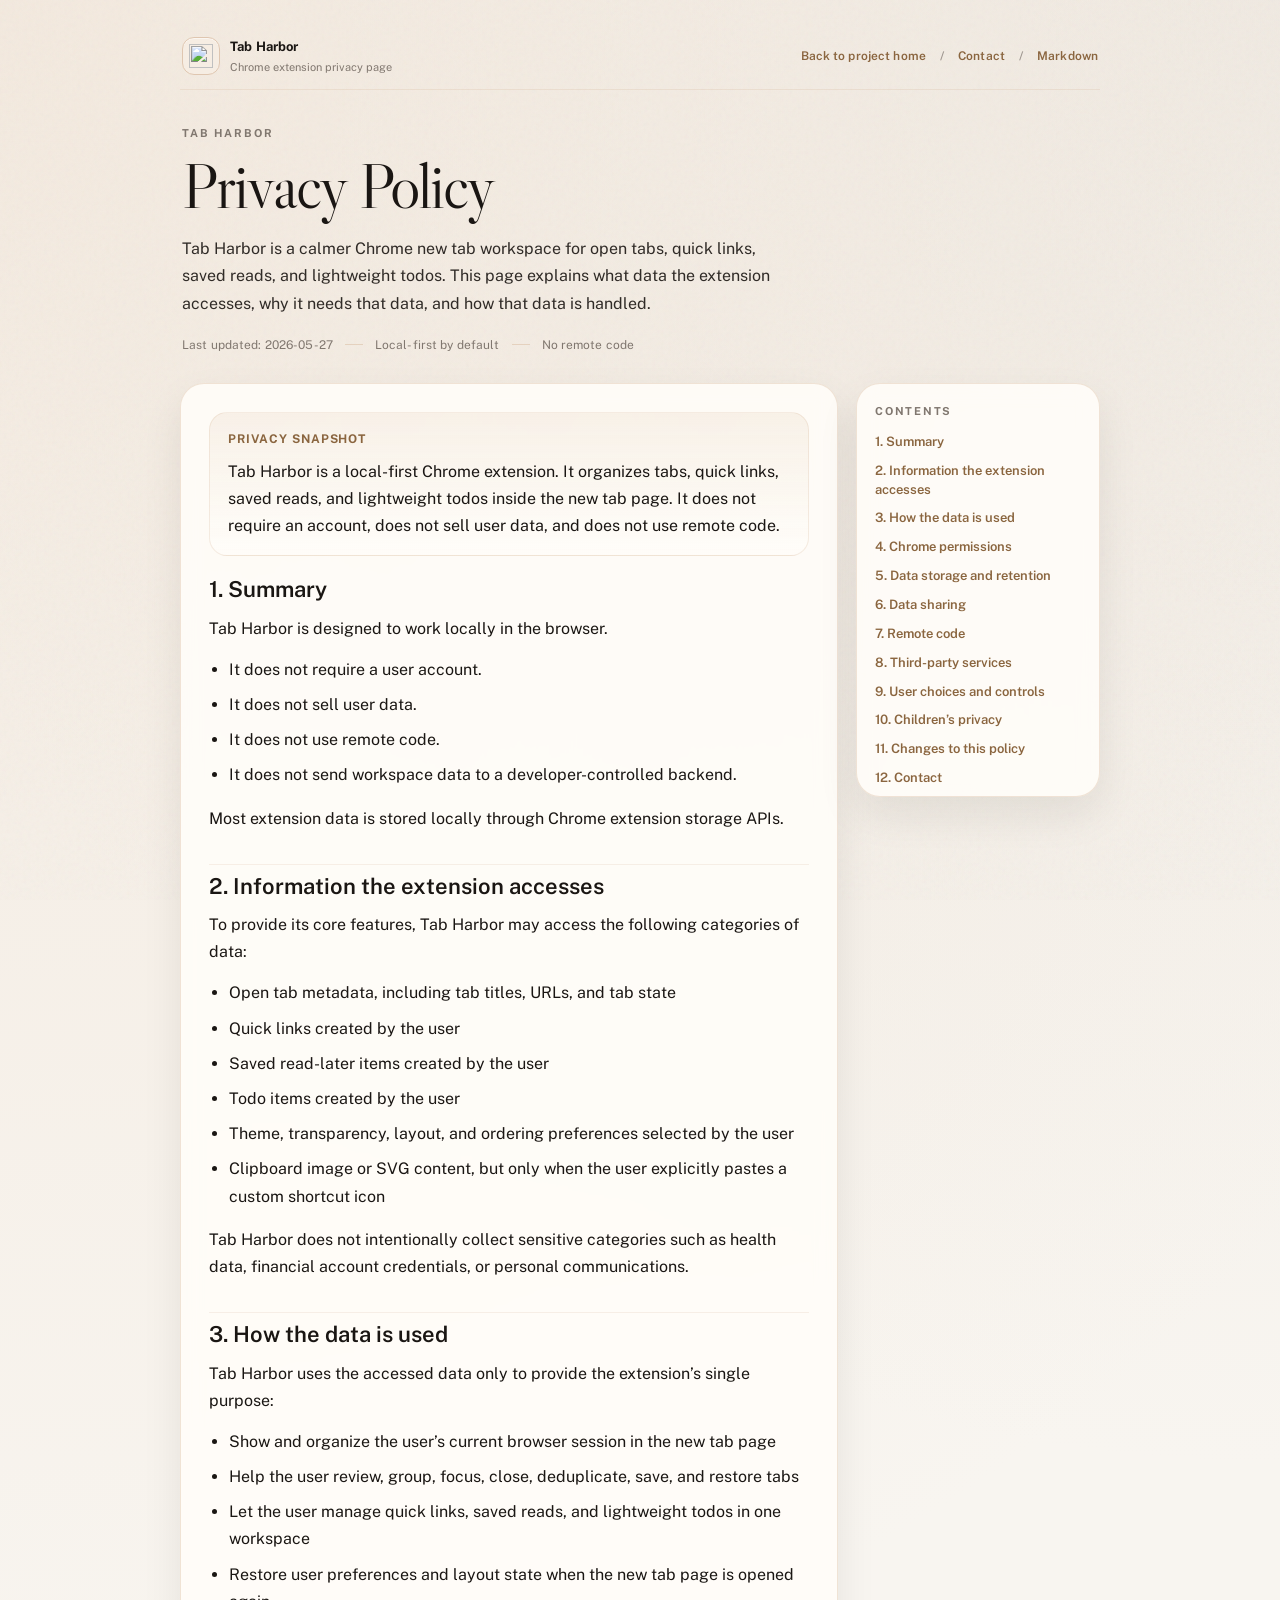
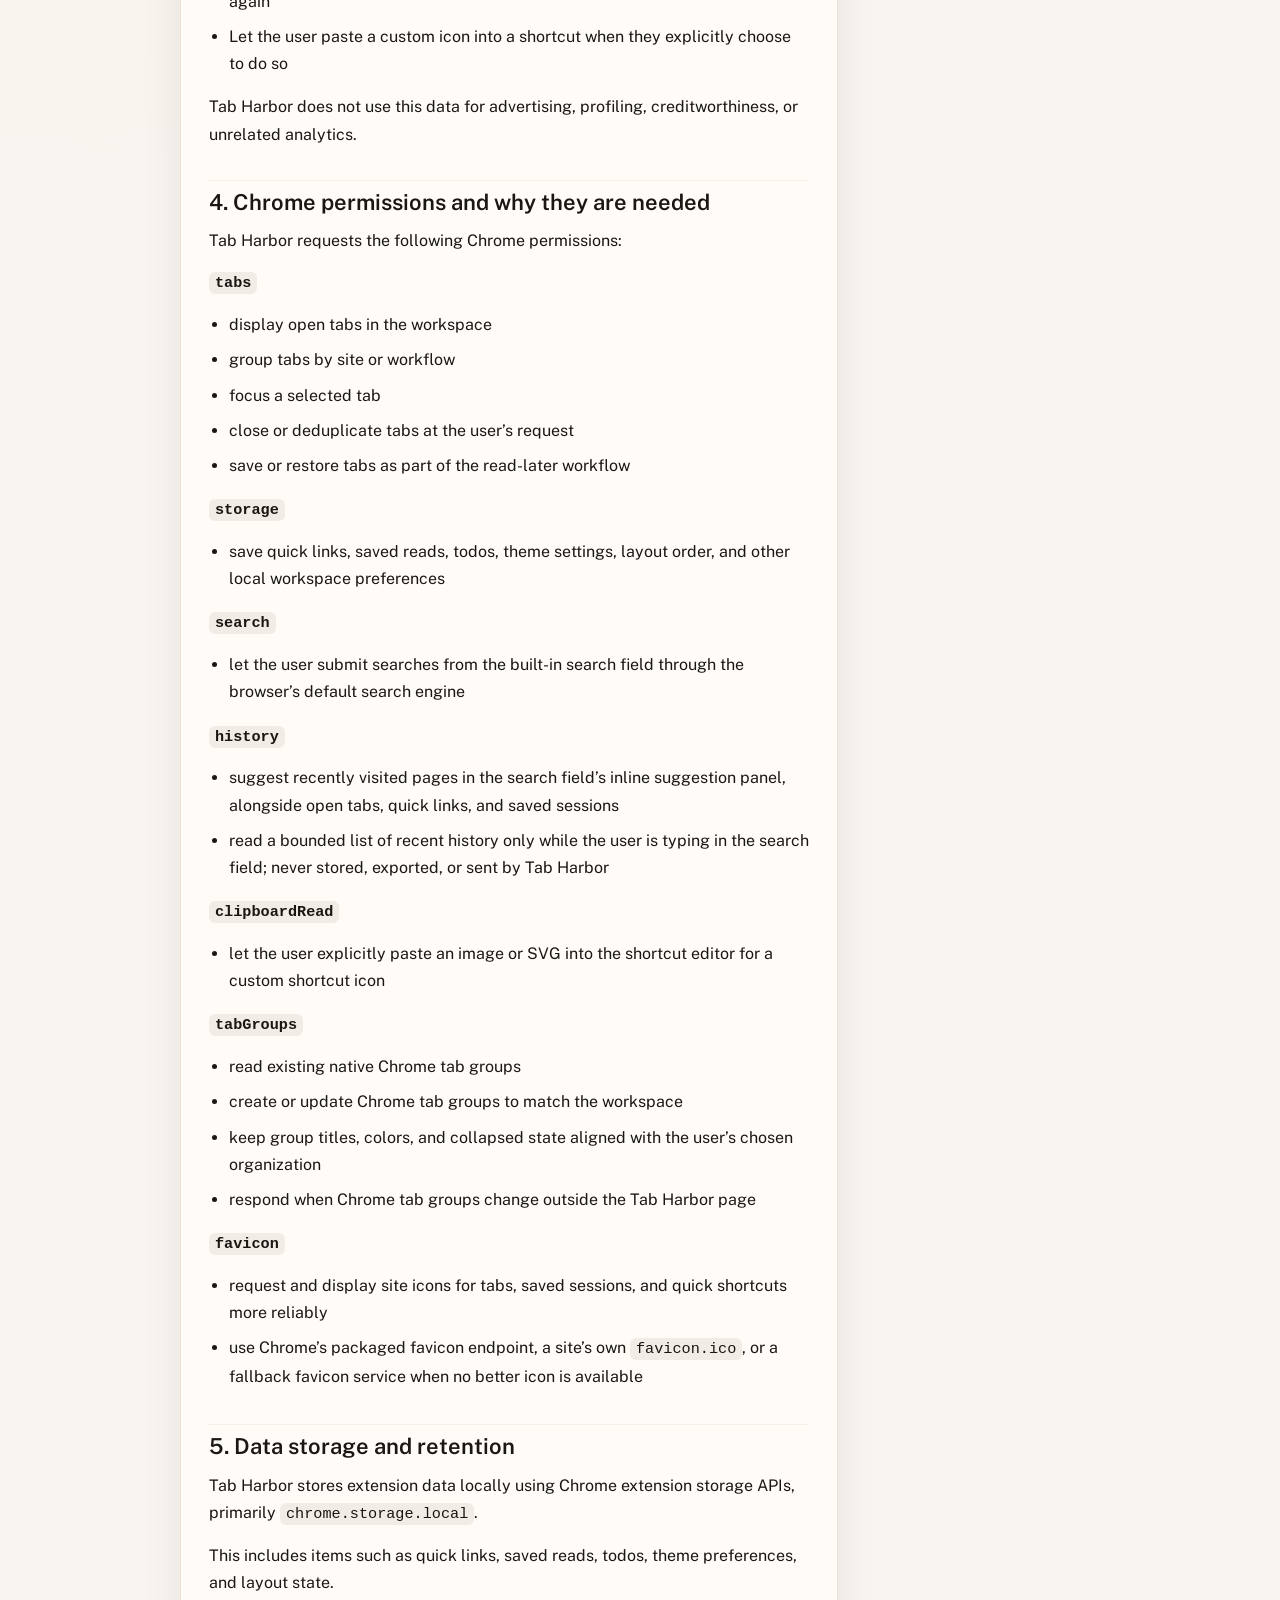
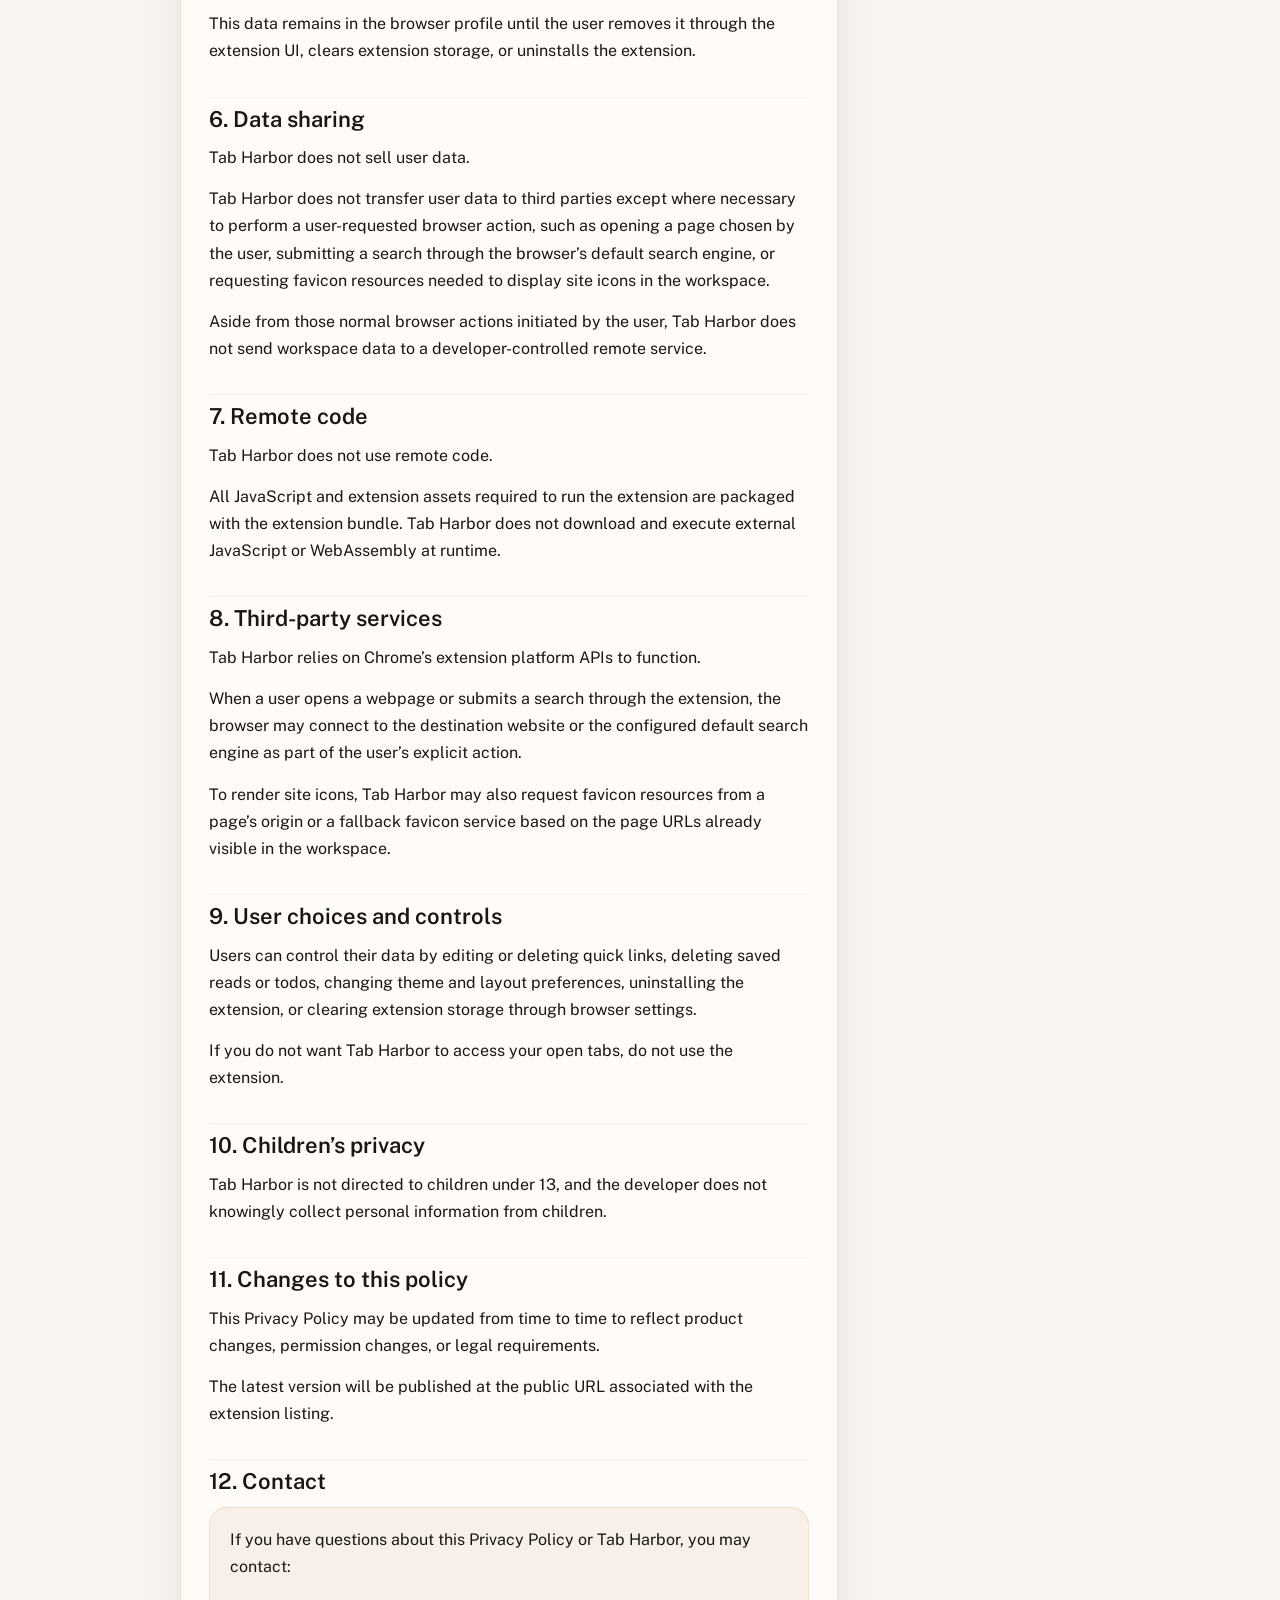
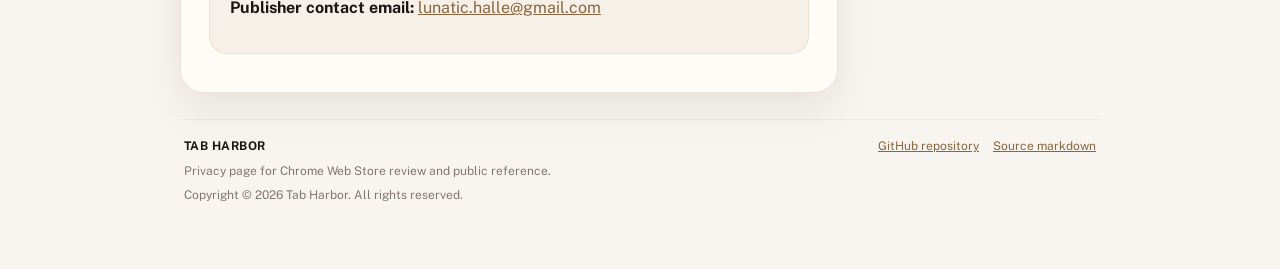
==== privacy.html @ 21c17b18 "feat(search): auto-focus search field with inline suggestions and instant duplicate-tab close Search" ====
<!DOCTYPE html>
<html lang="en">
<head>
  <meta charset="UTF-8">
  <meta name="viewport" content="width=device-width, initial-scale=1.0">
  <title>Tab Harbor Privacy Policy</title>
  <meta name="description" content="Privacy Policy for Tab Harbor, a calmer Chrome new tab workspace for tabs, quick links, saved reads, and lightweight todos.">
  <link rel="preconnect" href="https://fonts.googleapis.com">
  <link rel="preconnect" href="https://fonts.gstatic.com" crossorigin>
  <link href="https://fonts.googleapis.com/css2?family=Libre+Caslon+Display&family=Public+Sans:wght@400;500;600;700&display=swap" rel="stylesheet">
  <style>
    :root {
      --ink: #1a1613;
      --paper: #f8f5f0;
      --card: #fffdf9;
      --warm-gray: #e8e2da;
      --muted: #80776f;
      --accent: #8a653f;
      --accent-soft: #f2e7db;
      --accent-border: #d4b396;
      --shadow: 0 18px 42px rgba(26, 22, 19, 0.08);
      --line: rgba(212, 179, 150, 0.24);
    }

    * {
      box-sizing: border-box;
    }

    body {
      margin: 0;
      font-family: "Public Sans", sans-serif;
      color: var(--ink);
      background:
        radial-gradient(circle at top left, rgba(242, 231, 219, 0.8), transparent 34%),
        radial-gradient(circle at top right, rgba(232, 226, 218, 0.55), transparent 28%),
        var(--paper);
      line-height: 1.7;
    }

    body::before {
      content: "";
      position: fixed;
      inset: 0;
      pointer-events: none;
      opacity: 0.04;
      background-image: url("data:image/svg+xml,%3Csvg viewBox='0 0 256 256' xmlns='http://www.w3.org/2000/svg'%3E%3Cfilter id='noise'%3E%3CfeTurbulence type='fractalNoise' baseFrequency='0.85' numOctaves='4' stitchTiles='stitch'/%3E%3C/filter%3E%3Crect width='100%25' height='100%25' filter='url(%23noise)'/%3E%3C/svg%3E");
    }

    .page {
      width: min(920px, calc(100vw - 32px));
      margin: 0 auto;
      padding: 36px 0 72px;
      position: relative;
      z-index: 1;
    }

    .topbar {
      display: flex;
      align-items: center;
      justify-content: space-between;
      gap: 16px;
      margin-bottom: 28px;
      padding: 0 2px 12px;
      border-bottom: 1px solid var(--line);
    }

    .brandmark {
      display: inline-flex;
      align-items: center;
      gap: 10px;
      min-width: 0;
      color: var(--ink);
      text-decoration: none;
    }

    .brandmark-badge {
      width: 38px;
      height: 38px;
      border-radius: 12px;
      background: color-mix(in srgb, var(--accent-soft) 72%, var(--card) 28%);
      border: 1px solid color-mix(in srgb, var(--accent-border) 74%, var(--card) 26%);
      display: inline-flex;
      align-items: center;
      justify-content: center;
      box-shadow: inset 0 1px 0 rgba(255, 255, 255, 0.5);
      flex-shrink: 0;
      overflow: hidden;
    }

    .brandmark-badge img {
      width: 24px;
      height: 24px;
      display: block;
    }

    .brandmark-text {
      display: flex;
      flex-direction: column;
      min-width: 0;
    }

    .brandmark-title {
      font-size: 13px;
      font-weight: 700;
      letter-spacing: 0.01em;
    }

    .brandmark-meta {
      font-size: 11px;
      color: var(--muted);
    }

    .topbar-links {
      display: flex;
      flex-wrap: wrap;
      gap: 10px 14px;
      justify-content: flex-end;
    }

    .topbar-link {
      display: inline-flex;
      align-items: center;
      color: var(--accent);
      text-decoration: none;
      font-size: 12px;
      font-weight: 600;
      letter-spacing: 0.01em;
    }

    .topbar-link + .topbar-link::before {
      content: "/";
      margin-right: 14px;
      color: color-mix(in srgb, var(--muted) 76%, var(--paper) 24%);
    }

    .hero {
      padding: 6px 2px 28px;
    }

    .eyebrow {
      margin: 0 0 14px;
      font-size: 11px;
      letter-spacing: 0.18em;
      text-transform: uppercase;
      color: var(--muted);
      font-weight: 700;
    }

    h1 {
      margin: 0;
      font-family: "Libre Caslon Display", serif;
      font-size: clamp(42px, 7vw, 64px);
      line-height: 0.95;
      font-weight: 400;
      letter-spacing: -0.03em;
    }

    .subtitle {
      margin: 18px 0 0;
      max-width: 60ch;
      font-size: 16px;
      color: color-mix(in srgb, var(--ink) 78%, var(--muted) 22%);
    }

    .meta {
      display: flex;
      flex-wrap: wrap;
      gap: 8px 12px;
      margin-top: 18px;
      color: var(--muted);
      font-size: 12px;
      letter-spacing: 0.01em;
    }

    .meta-item {
      display: inline-flex;
      align-items: center;
      gap: 12px;
    }

    .meta-item + .meta-item::before {
      content: "";
      width: 18px;
      height: 1px;
      background: rgba(212, 179, 150, 0.45);
      transform: translateY(-1px);
    }

    .layout {
      display: grid;
      grid-template-columns: minmax(0, 1fr) 244px;
      gap: 18px;
      align-items: start;
    }

    .card {
      background: rgba(255, 253, 249, 0.9);
      border: 1px solid rgba(212, 179, 150, 0.35);
      border-radius: 24px;
      box-shadow: var(--shadow);
      padding: 28px 28px 12px;
      backdrop-filter: blur(10px);
    }

    .toc-card {
      position: sticky;
      top: 18px;
      padding: 18px 18px 8px;
    }

    .toc-title {
      margin: 0 0 12px;
      font-size: 11px;
      letter-spacing: 0.16em;
      text-transform: uppercase;
      color: var(--muted);
      font-weight: 700;
    }

    .toc {
      display: grid;
      gap: 10px;
    }

    .toc a {
      color: var(--accent);
      text-decoration: none;
      font-size: 13px;
      font-weight: 600;
      line-height: 1.45;
    }

    .toc a:hover,
    .toc a:focus-visible {
      text-decoration: underline;
      text-underline-offset: 3px;
    }

    section {
      padding-bottom: 18px;
      margin-bottom: 8px;
      border-bottom: 1px solid rgba(212, 179, 150, 0.18);
    }

    section:last-of-type {
      border-bottom: none;
    }

    h2 {
      margin: 0 0 12px;
      font-size: 22px;
      line-height: 1.2;
      font-weight: 600;
      color: var(--ink);
    }

    .legal-note {
      margin: 0 0 20px;
      padding: 16px 18px;
      border-radius: 18px;
      border: 1px solid rgba(212, 179, 150, 0.24);
      background: linear-gradient(180deg, rgba(242, 231, 219, 0.54), rgba(255, 253, 249, 0.78));
    }

    .legal-note-title {
      margin: 0 0 8px;
      font-size: 12px;
      font-weight: 700;
      letter-spacing: 0.08em;
      text-transform: uppercase;
      color: var(--accent);
    }

    .legal-note p:last-child {
      margin-bottom: 0;
    }

    p {
      margin: 0 0 14px;
    }

    ul {
      margin: 0 0 16px;
      padding-left: 20px;
    }

    li {
      margin-bottom: 8px;
    }

    code {
      font-family: ui-monospace, SFMono-Regular, Menlo, monospace;
      font-size: 0.95em;
      background: rgba(232, 226, 218, 0.6);
      padding: 2px 6px;
      border-radius: 6px;
    }

    .contact {
      margin-top: 10px;
      padding: 18px 20px;
      border-radius: 18px;
      background: color-mix(in srgb, var(--accent-soft) 58%, var(--card) 42%);
      border: 1px solid rgba(212, 179, 150, 0.28);
    }

    .footer {
      display: grid;
      grid-template-columns: minmax(0, 1fr) auto;
      gap: 14px 20px;
      margin-top: 26px;
      padding: 16px 4px 0;
      border-top: 1px solid rgba(212, 179, 150, 0.2);
      color: var(--muted);
      font-size: 12px;
    }

    .footer-brand {
      display: flex;
      flex-direction: column;
      gap: 4px;
      min-width: 0;
    }

    .footer-title {
      color: var(--ink);
      font-size: 12px;
      font-weight: 700;
      letter-spacing: 0.04em;
      text-transform: uppercase;
    }

    .footer-links {
      display: flex;
      flex-wrap: wrap;
      gap: 10px 14px;
      justify-content: flex-end;
    }

    a {
      color: var(--accent);
    }

    a:hover,
    a:focus-visible {
      text-underline-offset: 3px;
    }

    @media (max-width: 900px) {
      .layout {
        grid-template-columns: 1fr;
      }

      .toc-card {
        position: static;
        order: -1;
      }

      .toc {
        grid-template-columns: repeat(auto-fit, minmax(220px, 1fr));
        gap: 10px 16px;
      }
    }

    @media (max-width: 720px) {
      .page {
        width: min(100vw - 24px, 920px);
        padding: 22px 0 42px;
      }

      .card {
        padding: 22px 20px 8px;
        border-radius: 20px;
      }

      .subtitle {
        font-size: 15px;
      }

      .topbar {
        padding-bottom: 12px;
        align-items: flex-start;
        flex-direction: column;
      }

      .topbar-links {
        justify-content: flex-start;
      }

      .footer {
        grid-template-columns: 1fr;
      }

      .footer-links {
        justify-content: flex-start;
      }
    }
  </style>
</head>
<body>
  <main class="page">
    <div class="topbar">
      <a class="brandmark" href="https://github.com/V-IOLE-T/tab-harbor" target="_blank" rel="noreferrer">
        <span class="brandmark-badge" aria-hidden="true">
          <img src="extension/icons/icon128.png" alt="">
        </span>
        <span class="brandmark-text">
          <span class="brandmark-title">Tab Harbor</span>
          <span class="brandmark-meta">Chrome extension privacy page</span>
        </span>
      </a>
      <div class="topbar-links">
        <a class="topbar-link" href="https://github.com/V-IOLE-T/tab-harbor" target="_blank" rel="noreferrer">Back to project home</a>
        <a class="topbar-link" href="#contact">Contact</a>
        <a class="topbar-link" href="https://github.com/V-IOLE-T/tab-harbor/blob/main/PRIVACY.md" target="_blank" rel="noreferrer">Markdown</a>
      </div>
    </div>

    <header class="hero">
      <p class="eyebrow">Tab Harbor</p>
      <h1>Privacy Policy</h1>
      <p class="subtitle">
        Tab Harbor is a calmer Chrome new tab workspace for open tabs, quick links, saved reads, and lightweight todos.
        This page explains what data the extension accesses, why it needs that data, and how that data is handled.
      </p>
      <div class="meta" aria-label="Policy metadata">
        <span class="meta-item">Last updated: 2026-05-27</span>
        <span class="meta-item">Local-first by default</span>
        <span class="meta-item">No remote code</span>
      </div>
    </header>

    <div class="layout">
      <article class="card">
        <div class="legal-note">
          <p class="legal-note-title">Privacy Snapshot</p>
          <p>Tab Harbor is a local-first Chrome extension. It organizes tabs, quick links, saved reads, and lightweight todos inside the new tab page. It does not require an account, does not sell user data, and does not use remote code.</p>
        </div>

        <section id="summary">
          <h2>1. Summary</h2>
          <p>Tab Harbor is designed to work locally in the browser.</p>
          <ul>
            <li>It does not require a user account.</li>
            <li>It does not sell user data.</li>
            <li>It does not use remote code.</li>
            <li>It does not send workspace data to a developer-controlled backend.</li>
          </ul>
          <p>Most extension data is stored locally through Chrome extension storage APIs.</p>
        </section>

        <section id="data-accessed">
          <h2>2. Information the extension accesses</h2>
          <p>To provide its core features, Tab Harbor may access the following categories of data:</p>
          <ul>
            <li>Open tab metadata, including tab titles, URLs, and tab state</li>
            <li>Quick links created by the user</li>
            <li>Saved read-later items created by the user</li>
            <li>Todo items created by the user</li>
            <li>Theme, transparency, layout, and ordering preferences selected by the user</li>
            <li>Clipboard image or SVG content, but only when the user explicitly pastes a custom shortcut icon</li>
          </ul>
          <p>Tab Harbor does not intentionally collect sensitive categories such as health data, financial account credentials, or personal communications.</p>
        </section>

        <section id="data-use">
          <h2>3. How the data is used</h2>
          <p>Tab Harbor uses the accessed data only to provide the extension’s single purpose:</p>
          <ul>
            <li>Show and organize the user’s current browser session in the new tab page</li>
            <li>Help the user review, group, focus, close, deduplicate, save, and restore tabs</li>
            <li>Let the user manage quick links, saved reads, and lightweight todos in one workspace</li>
            <li>Restore user preferences and layout state when the new tab page is opened again</li>
            <li>Let the user paste a custom icon into a shortcut when they explicitly choose to do so</li>
          </ul>
          <p>Tab Harbor does not use this data for advertising, profiling, creditworthiness, or unrelated analytics.</p>
        </section>

        <section id="permissions">
          <h2>4. Chrome permissions and why they are needed</h2>
          <p>Tab Harbor requests the following Chrome permissions:</p>
          <p><strong><code>tabs</code></strong></p>
          <ul>
            <li>display open tabs in the workspace</li>
            <li>group tabs by site or workflow</li>
            <li>focus a selected tab</li>
            <li>close or deduplicate tabs at the user’s request</li>
            <li>save or restore tabs as part of the read-later workflow</li>
          </ul>
          <p><strong><code>storage</code></strong></p>
          <ul>
            <li>save quick links, saved reads, todos, theme settings, layout order, and other local workspace preferences</li>
          </ul>
          <p><strong><code>search</code></strong></p>
          <ul>
            <li>let the user submit searches from the built-in search field through the browser’s default search engine</li>
          </ul>
          <p><strong><code>history</code></strong></p>
          <ul>
            <li>suggest recently visited pages in the search field’s inline suggestion panel, alongside open tabs, quick links, and saved sessions</li>
            <li>read a bounded list of recent history only while the user is typing in the search field; never stored, exported, or sent by Tab Harbor</li>
          </ul>
          <p><strong><code>clipboardRead</code></strong></p>
          <ul>
            <li>let the user explicitly paste an image or SVG into the shortcut editor for a custom shortcut icon</li>
          </ul>
          <p><strong><code>tabGroups</code></strong></p>
          <ul>
            <li>read existing native Chrome tab groups</li>
            <li>create or update Chrome tab groups to match the workspace</li>
            <li>keep group titles, colors, and collapsed state aligned with the user’s chosen organization</li>
            <li>respond when Chrome tab groups change outside the Tab Harbor page</li>
          </ul>
          <p><strong><code>favicon</code></strong></p>
          <ul>
            <li>request and display site icons for tabs, saved sessions, and quick shortcuts more reliably</li>
            <li>use Chrome’s packaged favicon endpoint, a site’s own <code>favicon.ico</code>, or a fallback favicon service when no better icon is available</li>
          </ul>
        </section>

        <section id="storage">
          <h2>5. Data storage and retention</h2>
          <p>Tab Harbor stores extension data locally using Chrome extension storage APIs, primarily <code>chrome.storage.local</code>.</p>
          <p>This includes items such as quick links, saved reads, todos, theme preferences, and layout state.</p>
          <p>This data remains in the browser profile until the user removes it through the extension UI, clears extension storage, or uninstalls the extension.</p>
        </section>

        <section id="sharing">
          <h2>6. Data sharing</h2>
          <p>Tab Harbor does not sell user data.</p>
          <p>Tab Harbor does not transfer user data to third parties except where necessary to perform a user-requested browser action, such as opening a page chosen by the user, submitting a search through the browser’s default search engine, or requesting favicon resources needed to display site icons in the workspace.</p>
          <p>Aside from those normal browser actions initiated by the user, Tab Harbor does not send workspace data to a developer-controlled remote service.</p>
        </section>

        <section id="remote-code">
          <h2>7. Remote code</h2>
          <p>Tab Harbor does not use remote code.</p>
          <p>All JavaScript and extension assets required to run the extension are packaged with the extension bundle. Tab Harbor does not download and execute external JavaScript or WebAssembly at runtime.</p>
        </section>

        <section id="third-party">
          <h2>8. Third-party services</h2>
          <p>Tab Harbor relies on Chrome’s extension platform APIs to function.</p>
          <p>When a user opens a webpage or submits a search through the extension, the browser may connect to the destination website or the configured default search engine as part of the user’s explicit action.</p>
          <p>To render site icons, Tab Harbor may also request favicon resources from a page’s origin or a fallback favicon service based on the page URLs already visible in the workspace.</p>
        </section>

        <section id="choices">
          <h2>9. User choices and controls</h2>
          <p>Users can control their data by editing or deleting quick links, deleting saved reads or todos, changing theme and layout preferences, uninstalling the extension, or clearing extension storage through browser settings.</p>
          <p>If you do not want Tab Harbor to access your open tabs, do not use the extension.</p>
        </section>

        <section id="children">
          <h2>10. Children’s privacy</h2>
          <p>Tab Harbor is not directed to children under 13, and the developer does not knowingly collect personal information from children.</p>
        </section>

        <section id="changes">
          <h2>11. Changes to this policy</h2>
          <p>This Privacy Policy may be updated from time to time to reflect product changes, permission changes, or legal requirements.</p>
          <p>The latest version will be published at the public URL associated with the extension listing.</p>
        </section>

        <section id="contact">
          <h2>12. Contact</h2>
          <div class="contact">
            <p>If you have questions about this Privacy Policy or Tab Harbor, you may contact:</p>
            <p><strong>Publisher contact email:</strong> <a href="mailto:lunatic.halle@gmail.com">lunatic.halle@gmail.com</a></p>
          </div>
        </section>
      </article>

      <aside class="card toc-card">
        <p class="toc-title">Contents</p>
        <nav class="toc" aria-label="Table of contents">
          <a href="#summary">1. Summary</a>
          <a href="#data-accessed">2. Information the extension accesses</a>
          <a href="#data-use">3. How the data is used</a>
          <a href="#permissions">4. Chrome permissions</a>
          <a href="#storage">5. Data storage and retention</a>
          <a href="#sharing">6. Data sharing</a>
          <a href="#remote-code">7. Remote code</a>
          <a href="#third-party">8. Third-party services</a>
          <a href="#choices">9. User choices and controls</a>
          <a href="#children">10. Children’s privacy</a>
          <a href="#changes">11. Changes to this policy</a>
          <a href="#contact">12. Contact</a>
        </nav>
      </aside>
    </div>

    <footer class="footer">
      <div class="footer-brand">
        <span class="footer-title">Tab Harbor</span>
        <span>Privacy page for Chrome Web Store review and public reference.</span>
        <span>Copyright © 2026 Tab Harbor. All rights reserved.</span>
      </div>
      <div class="footer-links">
        <a href="https://github.com/V-IOLE-T/tab-harbor" target="_blank" rel="noreferrer">GitHub repository</a>
        <a href="https://github.com/V-IOLE-T/tab-harbor/blob/main/PRIVACY.md" target="_blank" rel="noreferrer">Source markdown</a>
      </div>
    </footer>
  </main>
</body>
</html>
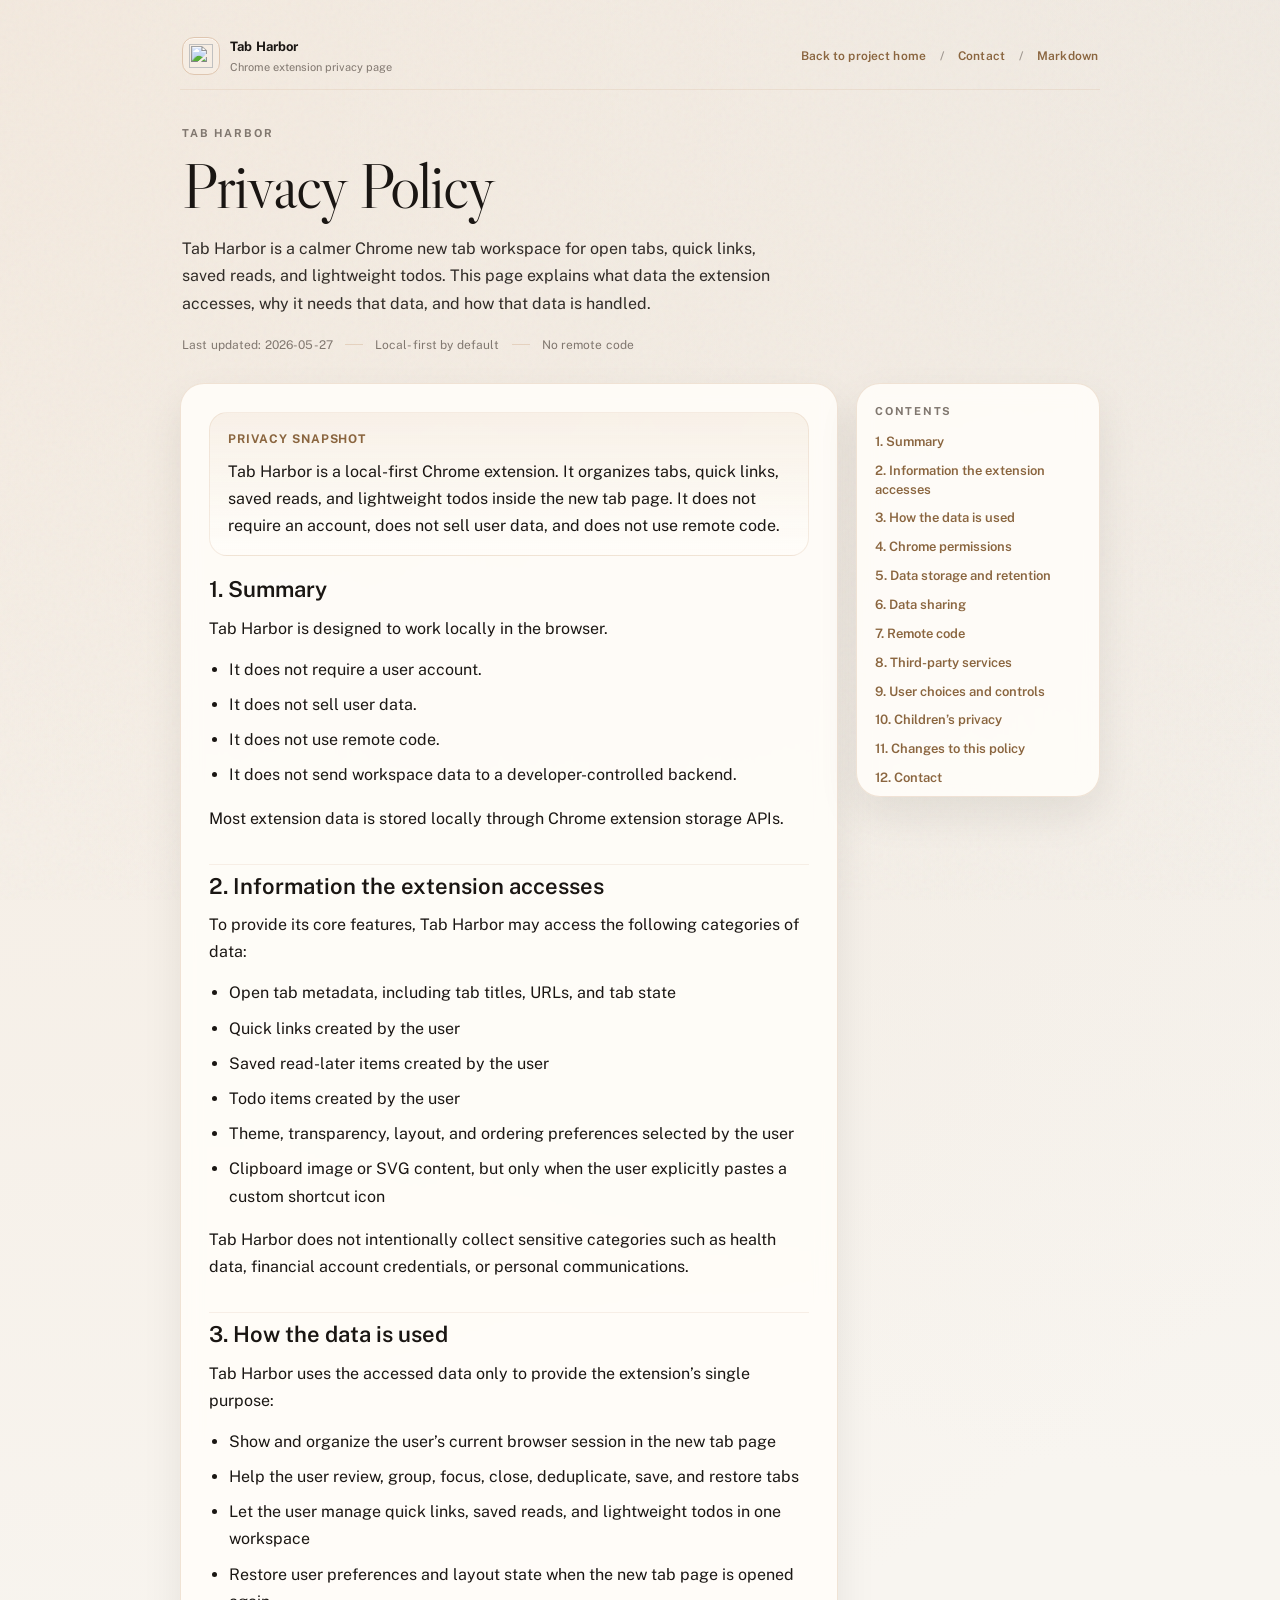
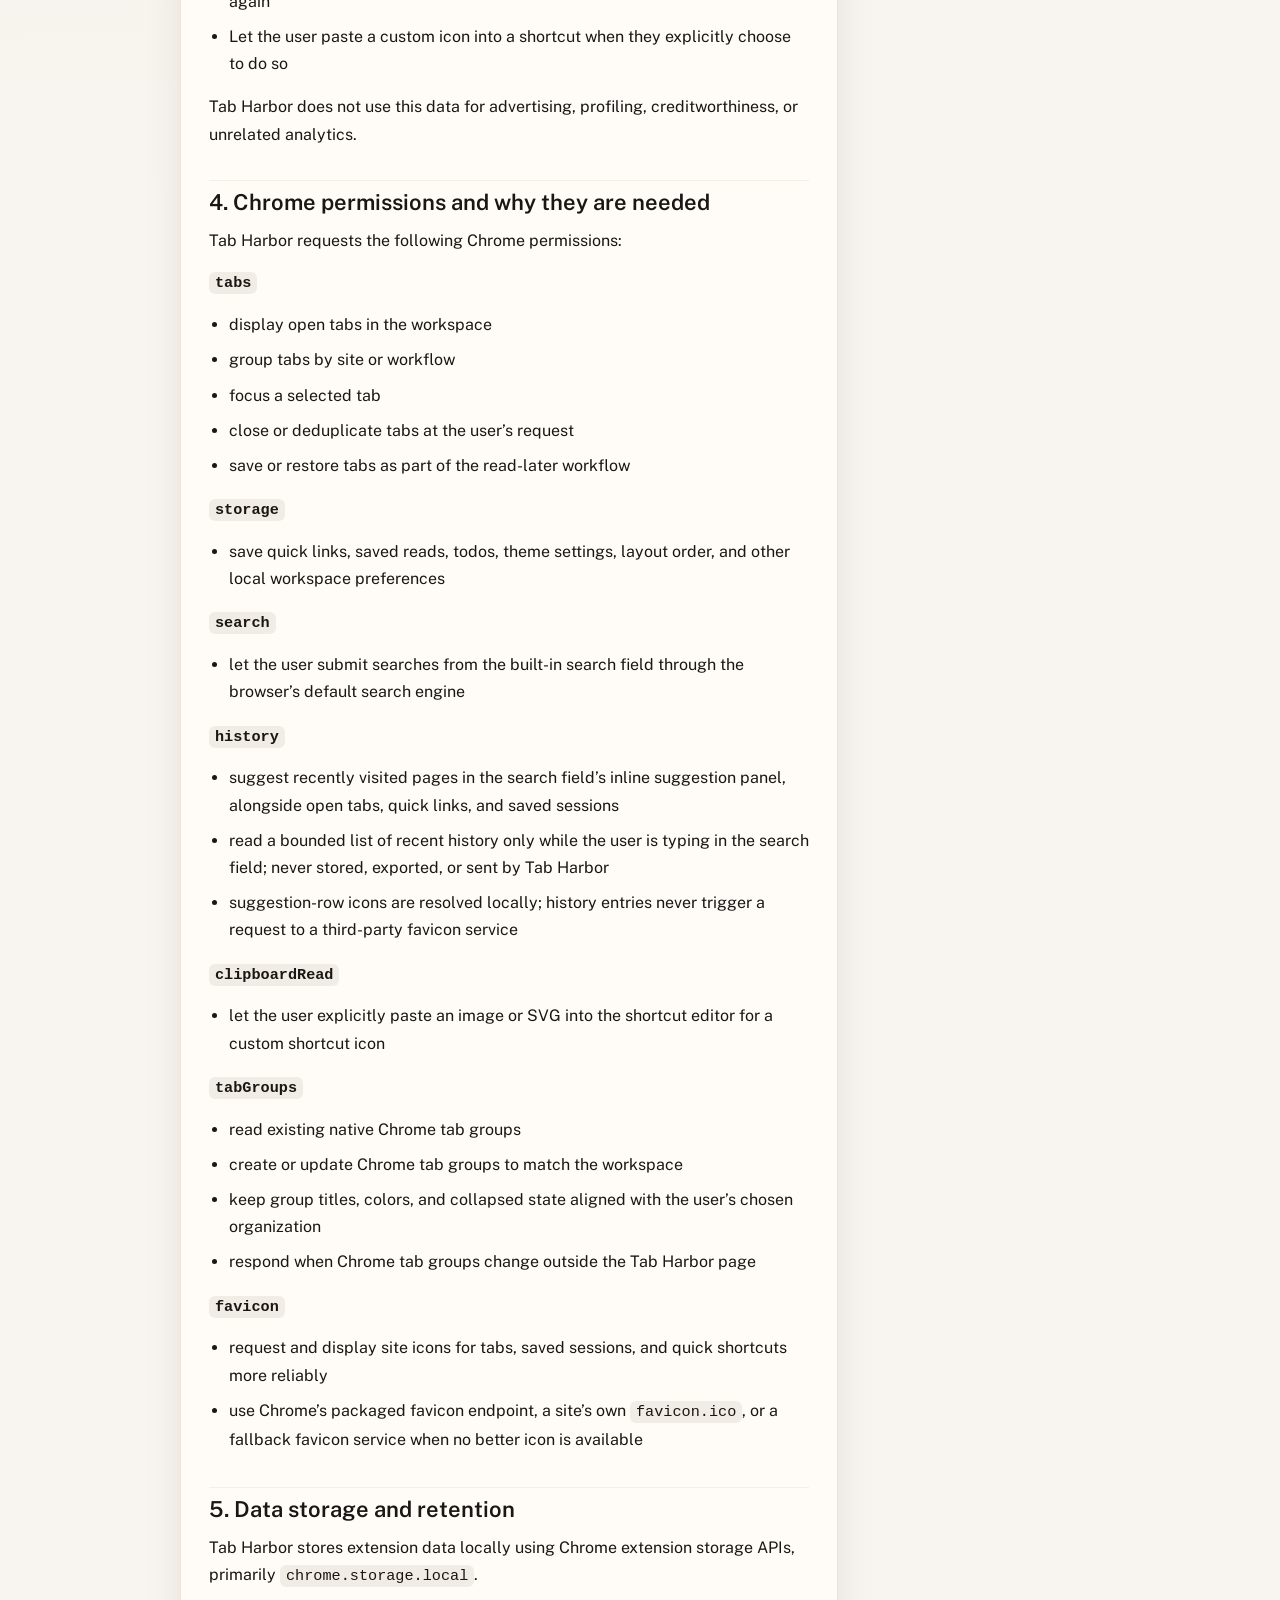
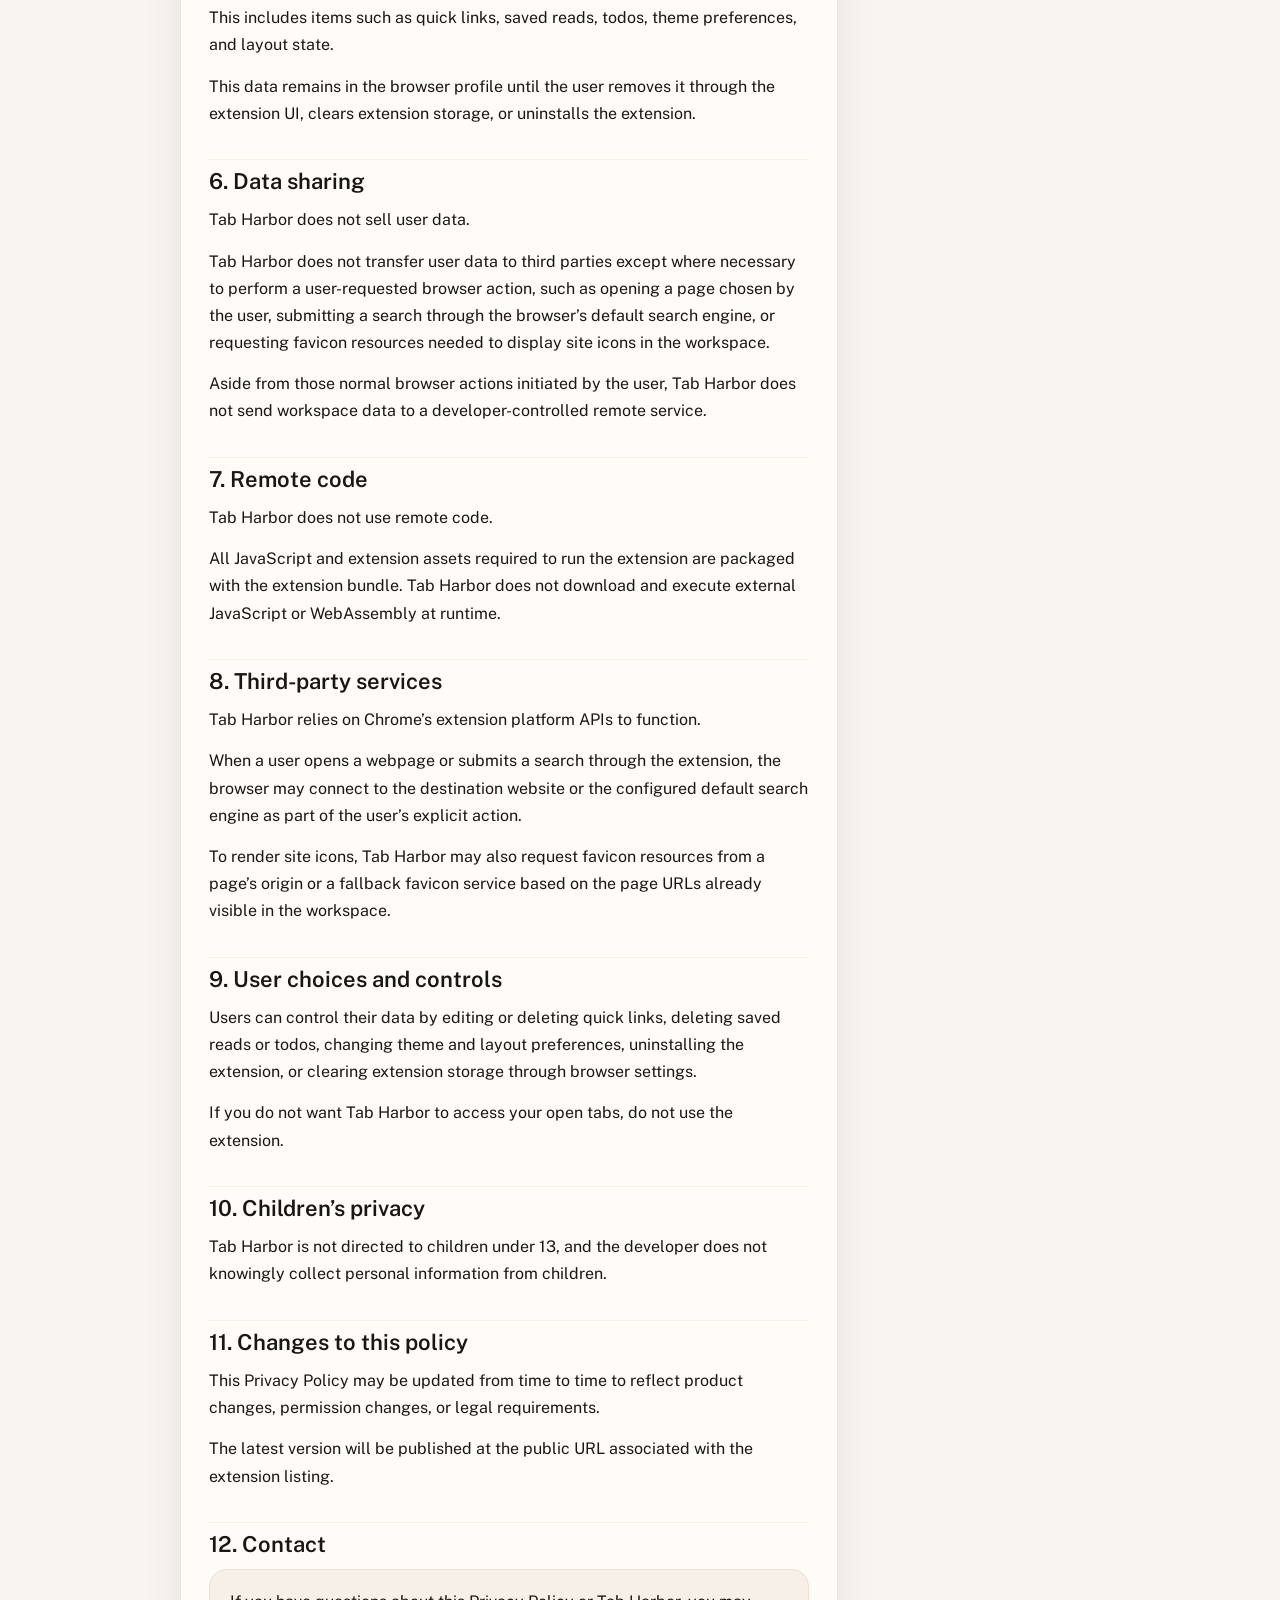
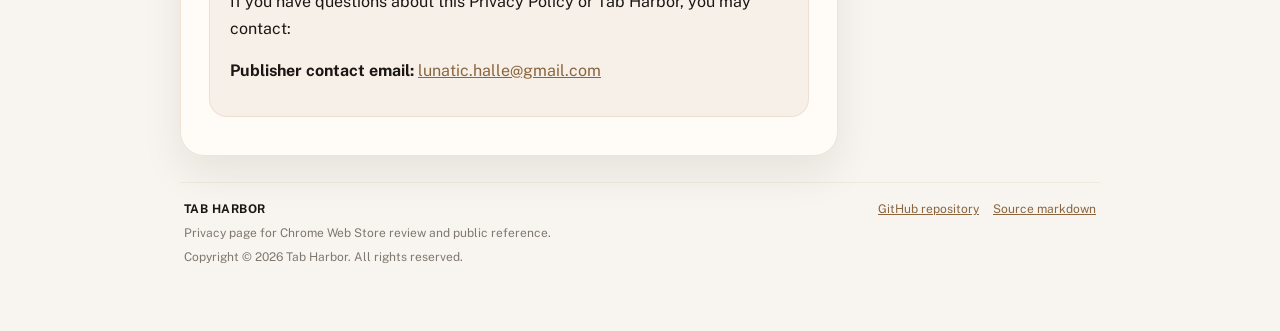
==== commit 5451b4ab: "fix(dashboard): Edge 新标签页识别、自动聚焦开关与重复页横幅重做 Edge 兼容修复:" ====
--- a/privacy.html
+++ b/privacy.html
@@ -499,6 +499,7 @@
           <ul>
             <li>suggest recently visited pages in the search field’s inline suggestion panel, alongside open tabs, quick links, and saved sessions</li>
             <li>read a bounded list of recent history only while the user is typing in the search field; never stored, exported, or sent by Tab Harbor</li>
+            <li>suggestion-row icons are resolved locally; history entries never trigger a request to a third-party favicon service</li>
           </ul>
           <p><strong><code>clipboardRead</code></strong></p>
           <ul>
